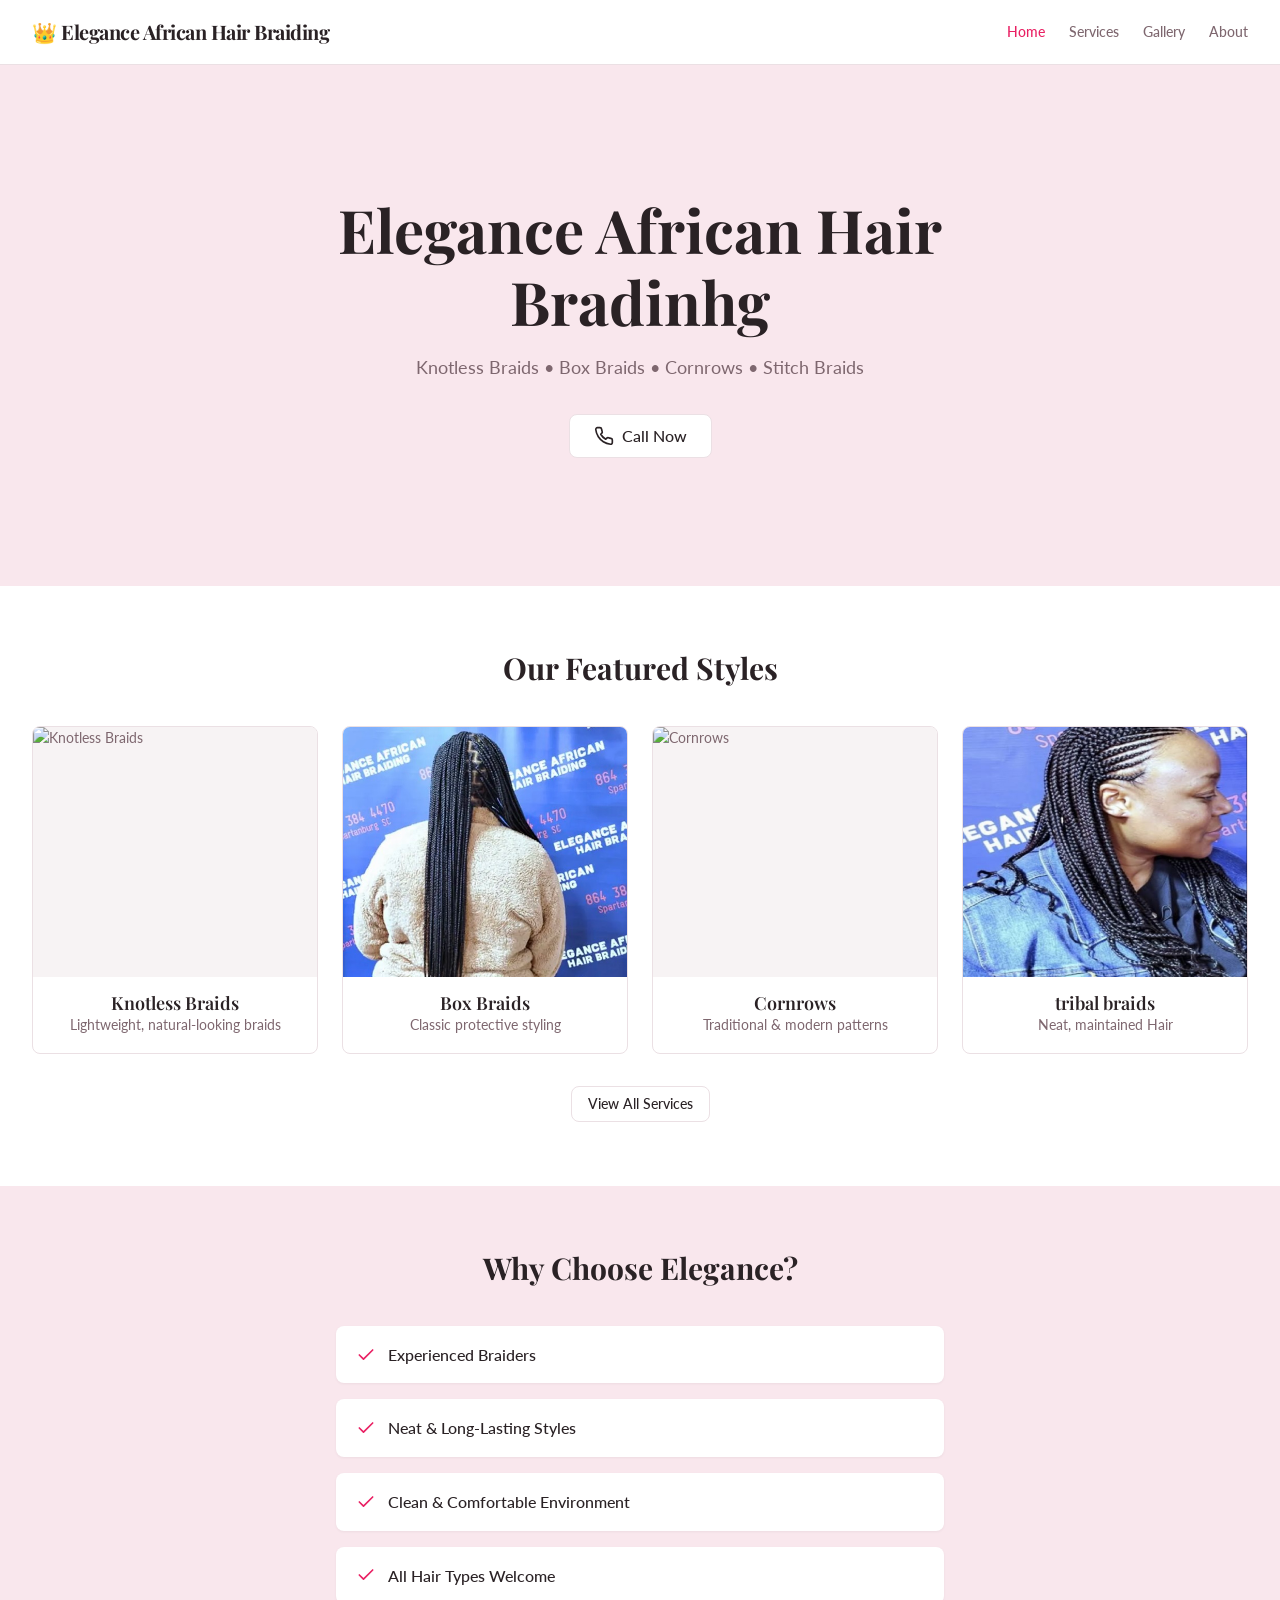
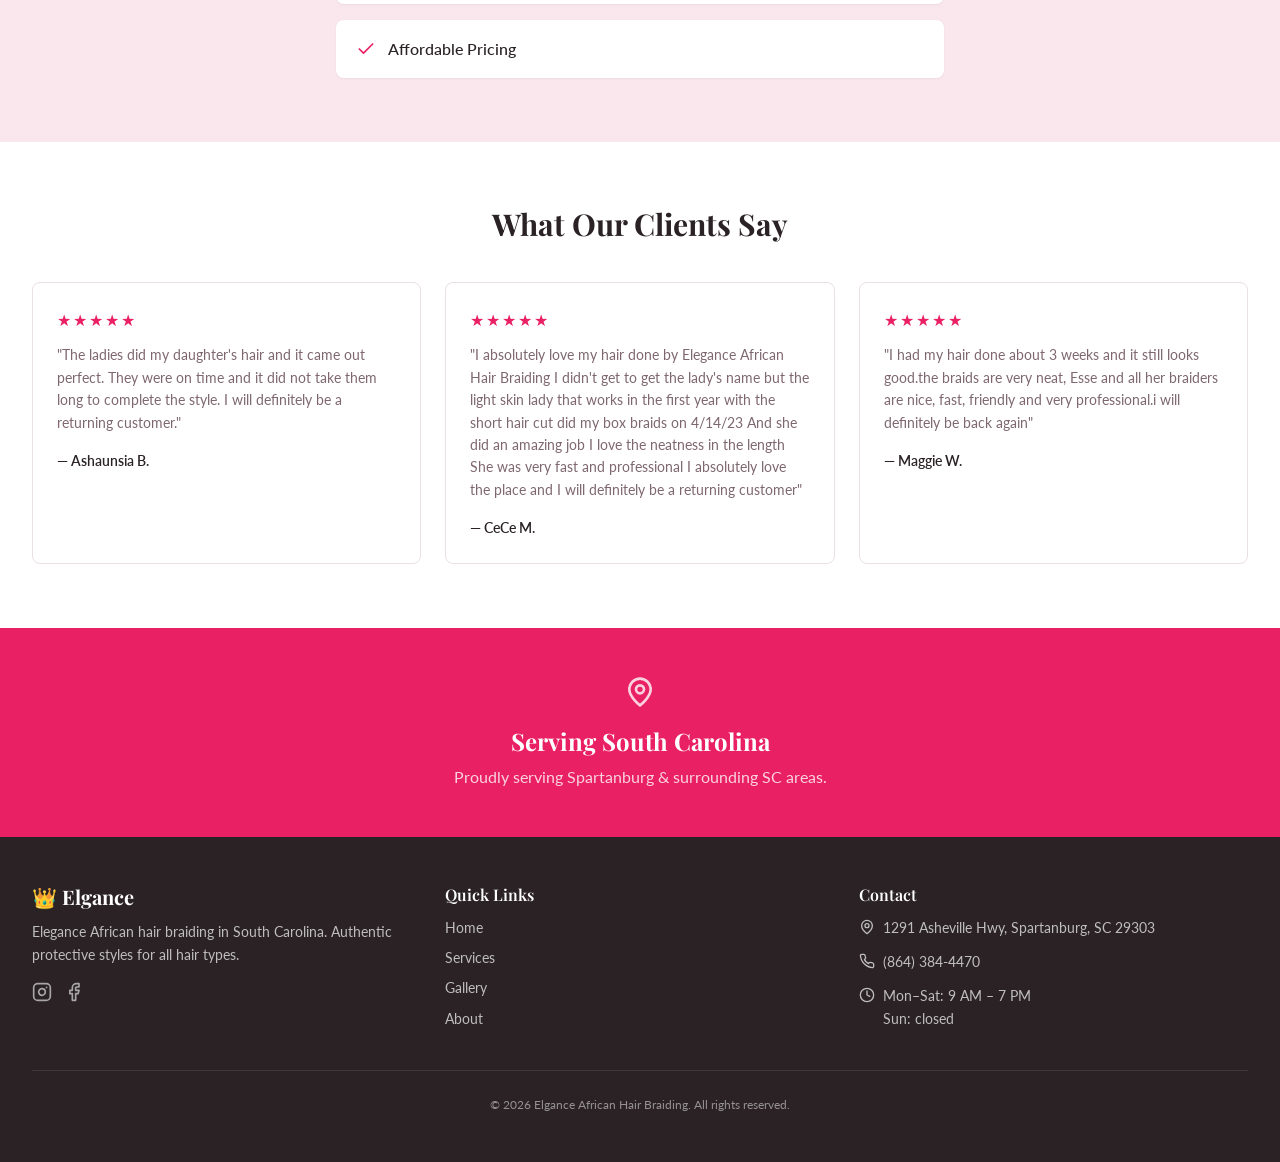
==== index.html @ 7929327f "Add files via upload" ====
<!DOCTYPE html>
<html lang="en">
<head>
  <meta charset="UTF-8" />
  <meta name="viewport" content="width=device-width, initial-scale=1.0" />
  <title>Elegance African Hair Braiding | Columbia SC</title>
  <meta name="description" content="Professional African hair braiding in Columbia, South Carolina. Knotless braids, box braids, cornrows. Book today!" />
  <meta name="keywords" content="African hair braiding Columbia SC, knotless braids Charleston SC, box braids South Carolina, " />
  <meta property="og:title" content="Royal Roots African Hair Braiding | Columbia SC" />
  <meta property="og:description" content="Professional African hair braiding in South Carolina. Knotless braids, box braids, cornrows, locs & more." />
  <meta property="og:type" content="website" />
  <link rel="preconnect" href="https://fonts.googleapis.com" />
  <link rel="preconnect" href="https://fonts.gstatic.com" crossorigin />
  <link href="https://fonts.googleapis.com/css2?family=Playfair+Display:wght@400;500;600;700&family=Lato:wght@300;400;500;600;700&display=swap" rel="stylesheet" />
  <link rel="stylesheet" href="styles.css" />
</head>
<body>

<!-- ============================================================ -->
<!-- HEADER -->
<!-- ============================================================ -->
<header class="header">
  <div class="container header-inner">
    <a href="index.html" class="logo">👑 Elegance African Hair Braiding</a>
    <nav class="desktop-nav">
      <a href="index.html" class="nav-link active">Home</a>
      <a href="services.html" class="nav-link">Services</a>
      <a href="gallery.html" class="nav-link">Gallery</a>
      <a href="about.html" class="nav-link">About</a>
    </nav>
    <button class="mobile-toggle" id="menuToggle" aria-label="Toggle menu">
      <svg width="24" height="24" viewBox="0 0 24 24" fill="none" stroke="currentColor" stroke-width="2"><line x1="4" x2="20" y1="6" y2="6"/><line x1="4" x2="20" y1="12" y2="12"/><line x1="4" x2="20" y1="18" y2="18"/></svg>
    </button>
  </div>
  <!-- Mobile Nav -->
  <div class="mobile-nav" id="mobileNav">
    <a href="index.html" class="mobile-nav-link active">Home</a>
    <a href="services.html" class="mobile-nav-link">Services</a>
    <a href="gallery.html" class="mobile-nav-link">Gallery</a>
    <a href="about.html" class="mobile-nav-link">About</a>
  </div>
</header>

<!-- Sticky Mobile Book Now Bar -->
<div class="mobile-cta-bar">
  <a href="tel:+18643844470" class="btn btn-secondary flex-1">
    <svg width="16" height="16" viewBox="0 0 24 24" fill="none" stroke="currentColor" stroke-width="2" stroke-linecap="round" stroke-linejoin="round"><path d="M22 16.92v3a2 2 0 0 1-2.18 2 19.79 19.79 0 0 1-8.63-3.07 19.5 19.5 0 0 1-6-6 19.79 19.79 0 0 1-3.07-8.67A2 2 0 0 1 4.11 2h3a2 2 0 0 1 2 1.72c.127.96.361 1.903.7 2.81a2 2 0 0 1-.45 2.11L8.09 9.91a16 16 0 0 0 6 6l1.27-1.27a2 2 0 0 1 2.11-.45c.907.339 1.85.573 2.81.7A2 2 0 0 1 22 16.92z"/></svg>
    Call Now
  </a>
</div>

<!-- ============================================================ -->
<!-- HOME PAGE -->
<!-- ============================================================ -->

<!-- Hero Section -->
<section class="hero">
  <div class="container text-center">
    <h1>Elegance African Hair Bradinhg</h1>
    <p class="hero-subtitle">Knotless Braids • Box Braids • Cornrows • Stitch Braids</p>
    <div class="hero-ctas">
      <a href="tel:+18643844470" class="btn btn-outline btn-lg">
        <svg width="20" height="20" viewBox="0 0 24 24" fill="none" stroke="currentColor" stroke-width="2" stroke-linecap="round" stroke-linejoin="round"><path d="M22 16.92v3a2 2 0 0 1-2.18 2 19.79 19.79 0 0 1-8.63-3.07 19.5 19.5 0 0 1-6-6 19.79 19.79 0 0 1-3.07-8.67A2 2 0 0 1 4.11 2h3a2 2 0 0 1 2 1.72c.127.96.361 1.903.7 2.81a2 2 0 0 1-.45 2.11L8.09 9.91a16 16 0 0 0 6 6l1.27-1.27a2 2 0 0 1 2.11-.45c.907.339 1.85.573 2.81.7A2 2 0 0 1 22 16.92z"/></svg>
        Call Now
      </a>
    </div>
  </div>
</section>

<!-- Featured Styles -->
<section class="section">
  <div class="container">
    <h2 class="section-title">Our Featured Styles</h2>
    <div class="grid grid-4">
      <div class="card">
        <div class="card-image"> 
          <img src="images/knotless.jpg" alt="Knotless Braids">
        </div>
        <div class="card-body text-center">
          <h3>Knotless Braids</h3>
          <p class="text-muted text-sm">Lightweight, natural-looking braids</p>
        </div>
      </div>
      <div class="card">
        <div class="card-image">
          <img src="images/box_braids.JPG" alt="Box Braids">
        </div>
        <div class="card-body text-center">
          <h3>Box Braids</h3>
          <p class="text-muted text-sm">Classic protective styling</p>
        </div>
      </div>
      <div class="card">
        <div class="card-image">
          <img src="images/cornrows.jpg" alt="Cornrows">
        </div>
        <div class="card-body text-center">
          <h3>Cornrows</h3>
          <p class="text-muted text-sm">Traditional & modern patterns</p>
        </div>
      </div>
      <div class="card">
        <div class="card-image">
          <img src="images/tribal_braids3.jpg" alt="Tribal Braids">
        </div>
        <div class="card-body text-center">
          <h3>tribal braids</h3>
          <p class="text-muted text-sm">Neat, maintained Hair</p>
        </div>
      </div>
    </div>
    <div class="text-center mt-8">
      <a href="services.html" class="btn btn-outline">View All Services</a>
    </div>
  </div>
</section>

<!-- Why Choose Us -->
<section class="section bg-accent">
  <div class="container container-sm">
    <h2 class="section-title">Why Choose Elegance?</h2>
    <div class="checklist">
      <div class="checklist-item">
        <svg width="20" height="20" viewBox="0 0 24 24" fill="none" stroke="hsl(340, 82%, 52%)" stroke-width="2" stroke-linecap="round" stroke-linejoin="round"><path d="M20 6 9 17l-5-5"/></svg>
        <span>Experienced Braiders</span>
      </div>
      <div class="checklist-item">
        <svg width="20" height="20" viewBox="0 0 24 24" fill="none" stroke="hsl(340, 82%, 52%)" stroke-width="2" stroke-linecap="round" stroke-linejoin="round"><path d="M20 6 9 17l-5-5"/></svg>
        <span>Neat & Long-Lasting Styles</span>
      </div>
      <div class="checklist-item">
        <svg width="20" height="20" viewBox="0 0 24 24" fill="none" stroke="hsl(340, 82%, 52%)" stroke-width="2" stroke-linecap="round" stroke-linejoin="round"><path d="M20 6 9 17l-5-5"/></svg>
        <span>Clean & Comfortable Environment</span>
      </div>
      <div class="checklist-item">
        <svg width="20" height="20" viewBox="0 0 24 24" fill="none" stroke="hsl(340, 82%, 52%)" stroke-width="2" stroke-linecap="round" stroke-linejoin="round"><path d="M20 6 9 17l-5-5"/></svg>
        <span>All Hair Types Welcome</span>
      </div>
      <div class="checklist-item">
        <svg width="20" height="20" viewBox="0 0 24 24" fill="none" stroke="hsl(340, 82%, 52%)" stroke-width="2" stroke-linecap="round" stroke-linejoin="round"><path d="M20 6 9 17l-5-5"/></svg>
        <span>Affordable Pricing</span>
      </div>
    </div>
  </div>
</section>

<!-- Testimonials -->
<section class="section">
  <div class="container">
    <h2 class="section-title">What Our Clients Say</h2>
    <div class="grid grid-3">
      <div class="card card-padded">
        <div class="stars">★★★★★</div>
        <p class="text-muted text-sm">"The ladies did my daughter's hair and it came out perfect. They were on time and it did not take them long to complete the style. I will definitely be a returning customer."</p>
        <p class="testimonial-author">— Ashaunsia B.</p>
      </div>
      <div class="card card-padded">
        <div class="stars">★★★★★</div>
        <p class="text-muted text-sm">"I absolutely love my hair done by Elegance African Hair Braiding I didn't get to get the lady's name but the light skin lady that works in the first year with the short hair cut did my box braids on 4/14/23 And she did an amazing job I love the neatness in the length She was very fast and professional I absolutely love the place and I will definitely be a returning customer"</p>
        <p class="testimonial-author">— CeCe M.</p>
      </div>
      <div class="card card-padded">
        <div class="stars">★★★★★</div>
        <p class="text-muted text-sm">"I had my hair done about 3 weeks and it still looks good.the braids are very neat, Esse and all her braiders are nice, fast, friendly and very professional.i will definitely be back again"</p>
        <p class="testimonial-author">— Maggie W.</p>
      </div>
    </div>
  </div>
</section>

<!-- Service Area Banner -->
<section class="banner-primary">
  <div class="container text-center">
    <svg width="32" height="32" viewBox="0 0 24 24" fill="none" stroke="currentColor" stroke-width="2" stroke-linecap="round" stroke-linejoin="round" style="opacity:0.8;margin:0 auto 12px"><path d="M20 10c0 6-8 12-8 12s-8-6-8-12a8 8 0 0 1 16 0Z"/><circle cx="12" cy="10" r="3"/></svg>
    <h2>Serving South Carolina</h2>
    <p style="opacity:0.8">Proudly serving Spartanburg & surrounding SC areas.</p>
  </div>
</section>

<!-- ============================================================ -->
<!-- FOOTER -->
<!-- ============================================================ -->
<footer class="footer">
  <div class="container">
    <div class="grid grid-3">
      <!-- Brand -->
      <div>
        <h3 class="footer-brand">👑 Elgance</h3>
        <p class="footer-text"> Elegance African hair braiding in South Carolina. Authentic protective styles for all hair types.</p>
        <div class="social-links">
          <a href="https://www.instagram.com/eleganceafricanhair/?hl=en" aria-label="Instagram">
            <svg width="20" height="20" viewBox="0 0 24 24" fill="none" stroke="currentColor" stroke-width="2" stroke-linecap="round" stroke-linejoin="round"><rect width="20" height="20" x="2" y="2" rx="5" ry="5"/><path d="M16 11.37A4 4 0 1 1 12.63 8 4 4 0 0 1 16 11.37z"/><line x1="17.5" x2="17.51" y1="6.5" y2="6.5"/></svg>
          </a>
          <a href="https://www.facebook.com/p/Elegance-African-Hair-Braiding-100022086425029/" aria-label="Facebook">
            <svg width="20" height="20" viewBox="0 0 24 24" fill="none" stroke="currentColor" stroke-width="2" stroke-linecap="round" stroke-linejoin="round"><path d="M18 2h-3a5 5 0 0 0-5 5v3H7v4h3v8h4v-8h3l1-4h-4V7a1 1 0 0 1 1-1h3z"/></svg>
          </a>
        </div>
      </div>
      <!-- Quick Links -->
      <div>
        <h4 class="footer-heading">Quick Links</h4>
        <nav class="footer-nav">
          <a href="index.html">Home</a>
          <a href="services.html">Services</a>
          <a href="gallery.html">Gallery</a>
          <a href="about.html">About</a>
        </nav>
      </div>
      <!-- Contact -->
      <div>
        <h4 class="footer-heading">Contact</h4>
        <div class="footer-contact">
          <div class="footer-contact-item">
            <svg width="16" height="16" viewBox="0 0 24 24" fill="none" stroke="currentColor" stroke-width="2" stroke-linecap="round" stroke-linejoin="round"><path d="M20 10c0 6-8 12-8 12s-8-6-8-12a8 8 0 0 1 16 0Z"/><circle cx="12" cy="10" r="3"/></svg>
            <span>1291 Asheville Hwy, Spartanburg, SC 29303</span>
          </div>
          <div class="footer-contact-item">
            <svg width="16" height="16" viewBox="0 0 24 24" fill="none" stroke="currentColor" stroke-width="2" stroke-linecap="round" stroke-linejoin="round"><path d="M22 16.92v3a2 2 0 0 1-2.18 2 19.79 19.79 0 0 1-8.63-3.07 19.5 19.5 0 0 1-6-6 19.79 19.79 0 0 1-3.07-8.67A2 2 0 0 1 4.11 2h3a2 2 0 0 1 2 1.72c.127.96.361 1.903.7 2.81a2 2 0 0 1-.45 2.11L8.09 9.91a16 16 0 0 0 6 6l1.27-1.27a2 2 0 0 1 2.11-.45c.907.339 1.85.573 2.81.7A2 2 0 0 1 22 16.92z"/></svg>
            <a href="tel:+18643844470">(864) 384-4470</a>
          </div>
          <div class="footer-contact-item">
            <svg width="16" height="16" viewBox="0 0 24 24" fill="none" stroke="currentColor" stroke-width="2" stroke-linecap="round" stroke-linejoin="round"><circle cx="12" cy="12" r="10"/><polyline points="12 6 12 12 16 14"/></svg>
            <div>
              <p>Mon–Sat: 9 AM – 7 PM</p>
              <p>Sun: closed</p>
            </div>
          </div>
        </div>
      </div>
    </div>
    <div class="footer-bottom">
      © 2026 Elgance African Hair Braiding. All rights reserved.
    </div>
  </div>
</footer>

<script src="script.js"></script>
</body>
</html>
---- styles.css ----
/* ============================================================
   ROYAL ROOTS — Complete CSS
   Colors: Pink + White  |  Fonts: Playfair Display + Lato
   ============================================================ */

/* ---------- CSS Variables (Design Tokens) ---------- */
:root {
  --color-primary: hsl(340, 82%, 52%);
  --color-primary-fg: hsl(0, 0%, 100%);
  --color-background: hsl(0, 0%, 100%);
  --color-foreground: hsl(340, 10%, 15%);
  --color-muted: hsl(340, 10%, 45%);
  --color-muted-bg: hsl(340, 20%, 96%);
  --color-accent: hsl(340, 60%, 94%);
  --color-border: hsl(340, 20%, 90%);
  --color-card: hsl(0, 0%, 100%);
  --radius: 0.5rem;
  --font-serif: 'Playfair Display', serif;
  --font-sans: 'Lato', sans-serif;
}

/* ---------- Reset ---------- */
*, *::before, *::after { box-sizing: border-box; margin: 0; padding: 0; }
body {
  font-family: var(--font-sans);
  color: var(--color-foreground);
  background: var(--color-background);
  line-height: 1.6;
  -webkit-font-smoothing: antialiased;
}
a { color: inherit; text-decoration: none; }
img { max-width: 100%; display: block; }
button { cursor: pointer; border: none; background: none; font: inherit; }

/* ---------- Typography ---------- */
h1, h2, h3, h4, h5, h6 { font-family: var(--font-serif); line-height: 1.2; }
h1 { font-size: 2.5rem; font-weight: 700; }
h2 { font-size: 1.875rem; font-weight: 700; }
h3 { font-size: 1.125rem; font-weight: 600; }
.text-sm { font-size: 0.875rem; }
.text-xs { font-size: 0.75rem; }
.text-muted { color: var(--color-muted); }
.text-center { text-align: center; }

/* ---------- Layout ---------- */
.container {
  width: 100%;
  max-width: 1400px;
  margin: 0 auto;
  padding: 0 2rem;
}
.container-sm { max-width: 672px; }
.section { padding: 4rem 0; }
.bg-accent { background: var(--color-accent); }
.mt-8 { margin-top: 2rem; }
.flex-1 { flex: 1; }

/* ---------- Grid ---------- */
.grid { display: grid; gap: 1.5rem; }
.grid-2 { grid-template-columns: repeat(2, 1fr); }
.grid-3 { grid-template-columns: repeat(1, 1fr); }
.grid-4 { grid-template-columns: repeat(2, 1fr); }

@media (min-width: 768px) {
  h1 { font-size: 3rem; }
  .grid-3 { grid-template-columns: repeat(3, 1fr); }
  .grid-4 { grid-template-columns: repeat(4, 1fr); }
  .grid-5-3-2 { grid-template-columns: 3fr 2fr; }
}
@media (min-width: 1024px) {
  h1 { font-size: 3.75rem; }
}

/* ---------- Buttons ---------- */
.btn {
  display: inline-flex;
  align-items: center;
  justify-content: center;
  gap: 0.5rem;
  font-weight: 500;
  border-radius: var(--radius);
  transition: all 0.2s;
  white-space: nowrap;
  font-size: 0.875rem;
  padding: 0.5rem 1rem;
  height: 2.25rem;
}
.btn-sm { height: 2rem; padding: 0.375rem 0.75rem; font-size: 0.8125rem; }
.btn-lg { height: 2.75rem; padding: 0.625rem 1.5rem; font-size: 1rem; }
.btn-primary { background: var(--color-primary); color: var(--color-primary-fg); }
.btn-primary:hover { opacity: 0.9; }
.btn-outline { border: 1px solid var(--color-border); background: var(--color-background); color: var(--color-foreground); }
.btn-outline:hover { background: var(--color-accent); }
.btn-secondary { background: var(--color-accent); color: var(--color-foreground); }
.btn-white { background: var(--color-background); color: var(--color-primary); }
.btn-white:hover { opacity: 0.9; }

/* ---------- Cards ---------- */
.card {
  background: var(--color-card);
  border: 1px solid var(--color-border);
  border-radius: var(--radius);
  overflow: hidden;
  transition: box-shadow 0.2s;
}
.card:hover { box-shadow: 0 4px 12px rgba(0,0,0,0.08); }
.card-image {
  aspect-ratio: 3/4;
  background: var(--color-muted-bg);
  display: flex;
  align-items: center;
  justify-content: center;
  color: var(--color-muted);
  font-size: 0.875rem;
}
.card-body { padding: 1rem; }
.card-padded { padding: 1.5rem; }

/* ---------- Header ---------- */
.header {
  position: sticky;
  top: 0;
  z-index: 50;
  background: rgba(255,255,255,0.95);
  backdrop-filter: blur(8px);
  border-bottom: 1px solid var(--color-border);
}
.header-inner {
  display: flex;
  align-items: center;
  justify-content: space-between;
  height: 4rem;
}
.logo {
  font-family: var(--font-serif);
  font-size: 1.25rem;
  font-weight: 700;
  letter-spacing: -0.025em;
}
.desktop-nav { display: none; align-items: center; gap: 1.5rem; }
.nav-link {
  font-size: 0.875rem;
  font-weight: 500;
  color: var(--color-muted);
  transition: color 0.2s;
}
.nav-link:hover, .nav-link.active { color: var(--color-primary); }
.mobile-toggle { display: block; color: var(--color-foreground); }

@media (min-width: 768px) {
  .desktop-nav { display: flex; }
  .mobile-toggle { display: none; }
  .mobile-nav { display: none !important; }
}

.mobile-nav {
  display: none;
  border-top: 1px solid var(--color-border);
  background: var(--color-background);
  padding: 0 1rem 1rem;
}
.mobile-nav.open { display: block; }
.mobile-nav-link {
  display: block;
  padding: 0.75rem 0;
  font-size: 0.875rem;
  font-weight: 500;
  color: var(--color-muted);
  border-bottom: 1px solid var(--color-border);
}
.mobile-nav-link.active { color: var(--color-primary); }

/* ---------- Mobile CTA Bar ---------- */
.mobile-cta-bar {
  position: fixed;
  bottom: 0;
  left: 0;
  right: 0;
  z-index: 50;
  background: var(--color-primary);
  padding: 0.75rem;
  display: flex;
  gap: 0.5rem;
}
@media (min-width: 768px) {
  .mobile-cta-bar { display: none; }
}

/* ---------- Hero ---------- */
.hero {
  background: var(--color-accent);
  padding: 5rem 0;
  text-align: center;
}
.hero h1 { max-width: 48rem; margin: 0 auto 1rem; }
.hero-subtitle {
  font-size: 1.125rem;
  color: var(--color-muted);
  margin-bottom: 2rem;
}
.hero-ctas {
  display: flex;
  flex-direction: column;
  gap: 0.75rem;
  justify-content: center;
  align-items: center;
}
@media (min-width: 640px) {
  .hero-ctas { flex-direction: row; }
}
@media (min-width: 768px) {
  .hero { padding: 8rem 0; }
}

/* ---------- Section Title ---------- */
.section-title {
  text-align: center;
  margin-bottom: 2.5rem;
}

/* ---------- Checklist ---------- */
.checklist { display: flex; flex-direction: column; gap: 1rem; }
.checklist-item {
  display: flex;
  align-items: center;
  gap: 0.75rem;
  background: var(--color-background);
  border-radius: var(--radius);
  padding: 1rem 1.25rem;
  box-shadow: 0 1px 3px rgba(0,0,0,0.05);
  font-weight: 500;
}

/* ---------- Testimonials ---------- */
.stars { color: var(--color-primary); font-size: 1rem; margin-bottom: 0.75rem; letter-spacing: 2px; }
.testimonial-author { font-weight: 600; font-size: 0.875rem; margin-top: 1rem; }

/* ---------- Service Area Banner ---------- */
.banner-primary {
  background: var(--color-primary);
  color: var(--color-primary-fg);
  padding: 3rem 0;
}
.banner-primary h2 {
  font-family: var(--font-serif);
  font-size: 1.5rem;
  font-weight: 700;
  margin-bottom: 0.5rem;
}

/* ---------- Footer ---------- */
.footer {
  background: var(--color-foreground);
  color: var(--color-background);
  padding-bottom: 6rem; /* space for mobile CTA */
}
@media (min-width: 768px) {
  .footer { padding-bottom: 0; }
}
.footer .container { padding-top: 3rem; padding-bottom: 3rem; }
.footer-brand { font-family: var(--font-serif); font-size: 1.25rem; font-weight: 700; margin-bottom: 0.75rem; }
.footer-text { color: rgba(255,255,255,0.7); font-size: 0.875rem; line-height: 1.6; }
.social-links { display: flex; gap: 0.75rem; margin-top: 1rem; }
.social-links a { color: rgba(255,255,255,0.6); transition: color 0.2s; }
.social-links a:hover { color: var(--color-primary); }
.footer-heading { font-family: var(--font-serif); font-weight: 600; margin-bottom: 0.75rem; }
.footer-nav { display: flex; flex-direction: column; gap: 0.5rem; }
.footer-nav a { color: rgba(255,255,255,0.7); font-size: 0.875rem; transition: color 0.2s; }
.footer-nav a:hover { color: var(--color-primary); }
.footer-contact { display: flex; flex-direction: column; gap: 0.75rem; }
.footer-contact-item { display: flex; align-items: flex-start; gap: 0.5rem; color: rgba(255,255,255,0.7); font-size: 0.875rem; }
.footer-contact-item a { color: rgba(255,255,255,0.7); transition: color 0.2s; }
.footer-contact-item a:hover { color: var(--color-primary); }
.footer-contact-item svg { margin-top: 2px; flex-shrink: 0; }
.footer-bottom {
  margin-top: 2.5rem;
  padding-top: 1.5rem;
  border-top: 1px solid rgba(255,255,255,0.1);
  text-align: center;
  font-size: 0.75rem;
  color: rgba(255,255,255,0.5);
}

/* ============================================================
   SERVICES PAGE
   ============================================================ */

.service-card { display: flex; flex-direction: column; }
.service-card .card-body { flex: 1; padding: 1.25rem; }
.service-card .card-body h3 { margin-bottom: 0.5rem; }
.service-card .card-body p { margin-bottom: 1rem; }
.service-meta { display: flex; flex-wrap: wrap; gap: 0.75rem; font-size: 0.875rem; }
.service-price { display: flex; align-items: center; gap: 0.25rem; color: var(--color-primary); font-weight: 600; }
.service-duration { display: flex; align-items: center; gap: 0.25rem; color: var(--color-muted); }
.service-card .card-footer { padding: 1.25rem; padding-top: 0; }

/* ============================================================
   GALLERY PAGE
   ============================================================ */

.filter-tabs { display: flex; flex-wrap: wrap; justify-content: center; gap: 0.5rem; margin-bottom: 2rem; }
.gallery-grid { display: grid; grid-template-columns: repeat(2, 1fr); gap: 0.75rem; }
@media (min-width: 640px) { .gallery-grid { grid-template-columns: repeat(3, 1fr); } }
@media (min-width: 1024px) { .gallery-grid { grid-template-columns: repeat(4, 1fr); } }
.gallery-item {
  aspect-ratio: 1;
  background: var(--color-muted-bg);
  border-radius: var(--radius);
  display: flex;
  align-items: center;
  justify-content: center;
  cursor: pointer;
  transition: opacity 0.2s;
  border: none;
  width: 100%;
}
.gallery-item:hover { opacity: 0.85; }

/* Lightbox */
.lightbox-overlay {
  display: none;
  position: fixed;
  inset: 0;
  z-index: 100;
  background: rgba(0,0,0,0.8);
  align-items: center;
  justify-content: center;
  padding: 2rem;
}
.lightbox-overlay.open { display: flex; }
.lightbox-content {
  background: var(--color-background);
  border-radius: var(--radius);
  max-width: 42rem;
  width: 100%;
  aspect-ratio: 1;
  display: flex;
  align-items: center;
  justify-content: center;
  position: relative;
}
.lightbox-close {
  position: absolute;
  top: 0.75rem;
  right: 0.75rem;
  color: var(--color-muted);
  cursor: pointer;
  background: none;
  border: none;
}

/* ============================================================
   ABOUT PAGE
   ============================================================ */

.about-grid { display: grid; gap: 2.5rem; margin-bottom: 4rem; }
@media (min-width: 768px) { .about-grid { grid-template-columns: 1fr 1fr; } }
.placeholder-photo {
  aspect-ratio: 3/4;
  background: var(--color-muted-bg);
  border-radius: 0.75rem;
  display: flex;
  align-items: center;
  justify-content: center;
  color: var(--color-muted);
  font-size: 0.875rem;
}
.placeholder-photo.landscape { aspect-ratio: 16/9; }
.stats-grid { display: grid; grid-template-columns: repeat(3, 1fr); gap: 0.75rem; margin-top: 2rem; }
.stat-card {
  text-align: center;
  padding: 0.75rem;
  background: var(--color-accent);
  border-radius: var(--radius);
}
.stat-card svg { margin: 0 auto 0.25rem; color: var(--color-primary); }
.stat-number { font-weight: 700; font-size: 1.125rem; }

/* ============================================================
   CONTACT PAGE
   ============================================================ */

.contact-grid { display: grid; gap: 2rem; }
@media (min-width: 768px) { .contact-grid { grid-template-columns: 3fr 2fr; } }
.form-group { margin-bottom: 1rem; }
.form-row { display: grid; grid-template-columns: 1fr; gap: 1rem; }
@media (min-width: 640px) { .form-row { grid-template-columns: 1fr 1fr; } }
label { display: block; font-size: 0.875rem; font-weight: 500; margin-bottom: 0.5rem; }
input, select, textarea {
  width: 100%;
  padding: 0.5rem 0.75rem;
  border: 1px solid var(--color-border);
  border-radius: var(--radius);
  font-family: var(--font-sans);
  font-size: 0.875rem;
  background: var(--color-background);
  color: var(--color-foreground);
  transition: border-color 0.2s;
}
input:focus, select:focus, textarea:focus {
  outline: none;
  border-color: var(--color-primary);
  box-shadow: 0 0 0 2px hsla(340, 82%, 52%, 0.15);
}
textarea { resize: vertical; min-height: 100px; }

.info-card { padding: 1.25rem; }
.info-card-inner { display: flex; align-items: flex-start; gap: 0.75rem; }
.info-card-inner svg { color: var(--color-primary); margin-top: 2px; flex-shrink: 0; }
.info-card-inner h3 { font-size: 0.875rem; font-weight: 600; margin-bottom: 0.25rem; }
.info-card-inner p, .info-card-inner a { font-size: 0.875rem; color: var(--color-muted); }

.map-placeholder {
  aspect-ratio: 16/9;
  background: var(--color-muted-bg);
  border-radius: var(--radius);
  display: flex;
  align-items: center;
  justify-content: center;
  color: var(--color-muted);
  font-size: 0.75rem;
}

/* Success state */
.success-card {
  padding: 2.5rem;
  text-align: center;
}
.success-card svg { margin: 0 auto 1rem; color: var(--color-primary); }
.success-card h2 { margin-bottom: 0.5rem; }
.success-card p { color: var(--color-muted); margin-bottom: 1.5rem; }

.card-image {
  width: 100%;
  height: 250px;   /* controls box height */
  overflow: hidden;
}

.card-image img {
  width: 100%;
  height: 100%;
  object-fit: cover;  /* makes image fill box nicely */
  display: block;
}


.gallery-item {
  width: 100%;
  height: 250px;
  overflow: hidden;
  border: none;
  padding: 0;
  background: none;
  cursor: pointer;
}

.gallery-item img {
  width: 100%;
  height: 100%;
  object-fit: contain;   /* makes image fill box */
  display: block;
}

.gallery-item img {
  width: 100%;
  height: 100%;
  object-fit: cover;
  border-radius: 15px;
  border: 3px solid #ffffff;
  box-shadow: 0 6px 15px rgba(0,0,0,0.15);
}
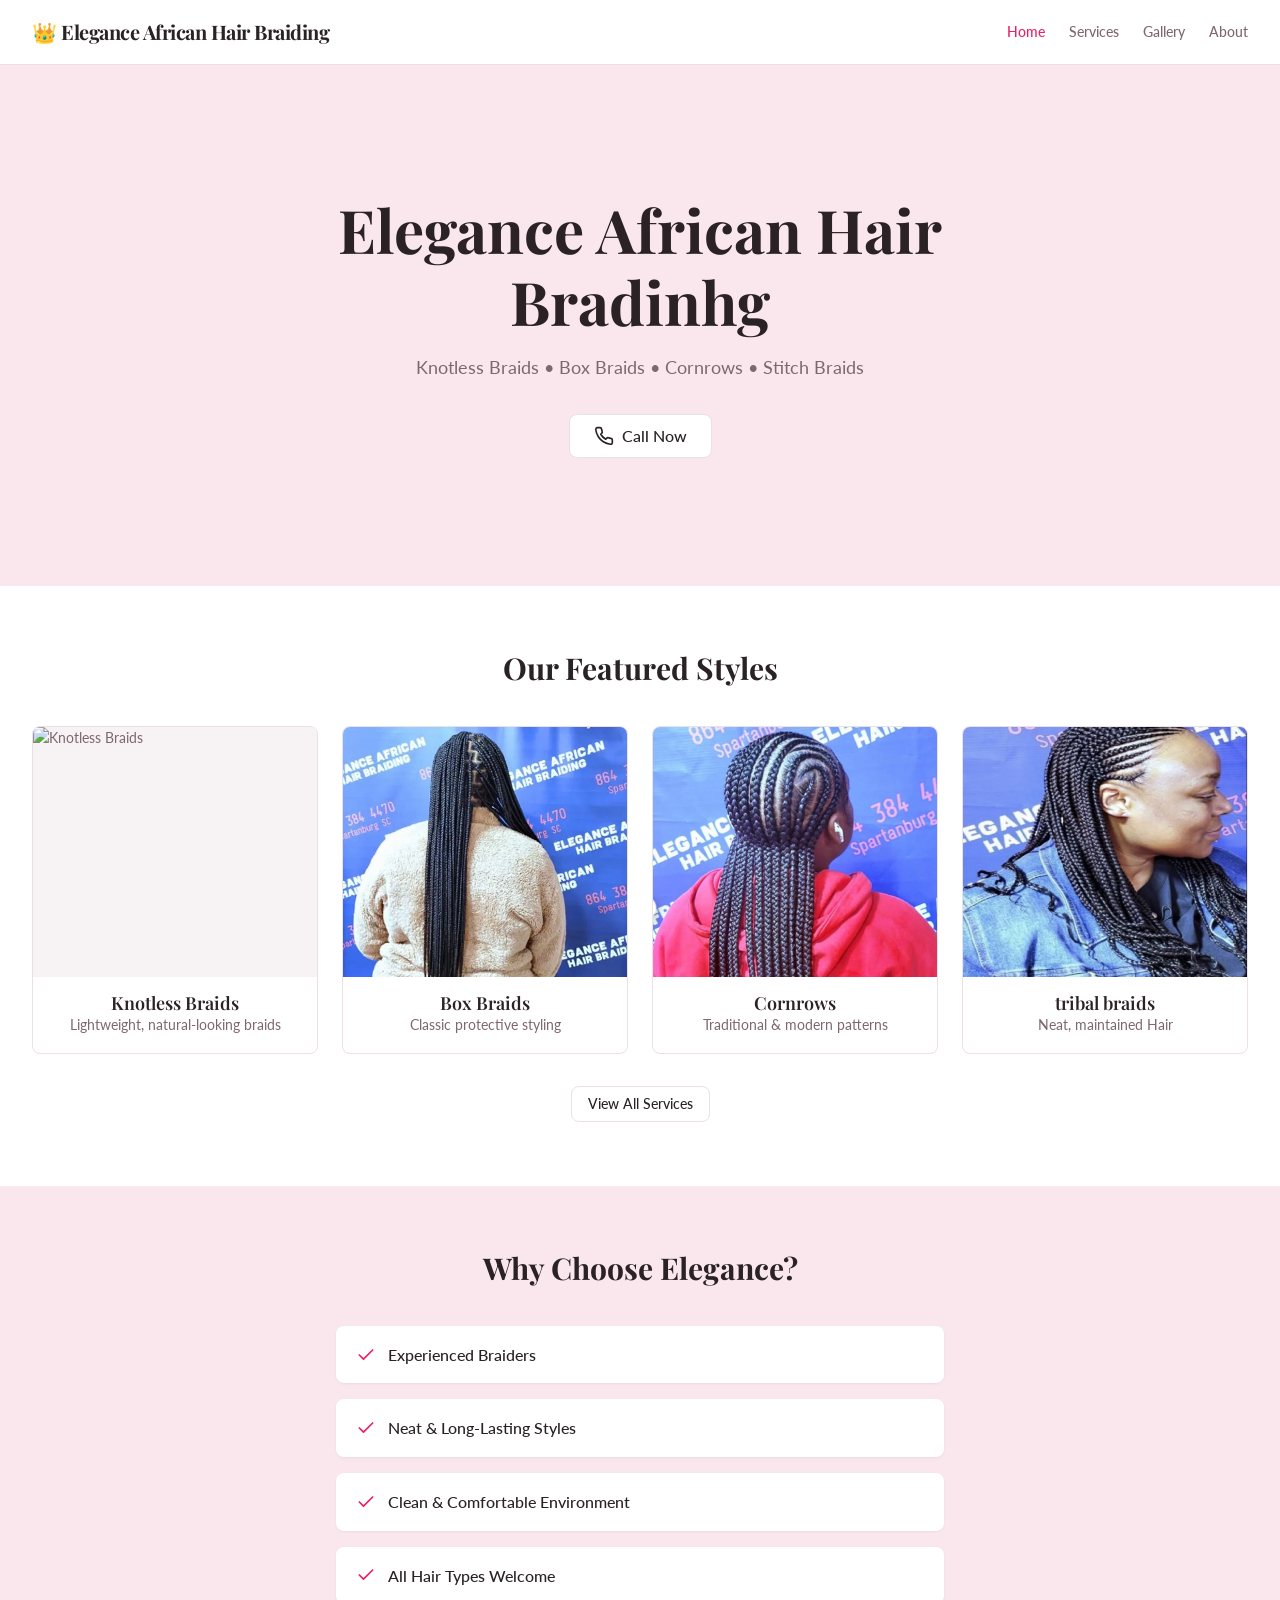
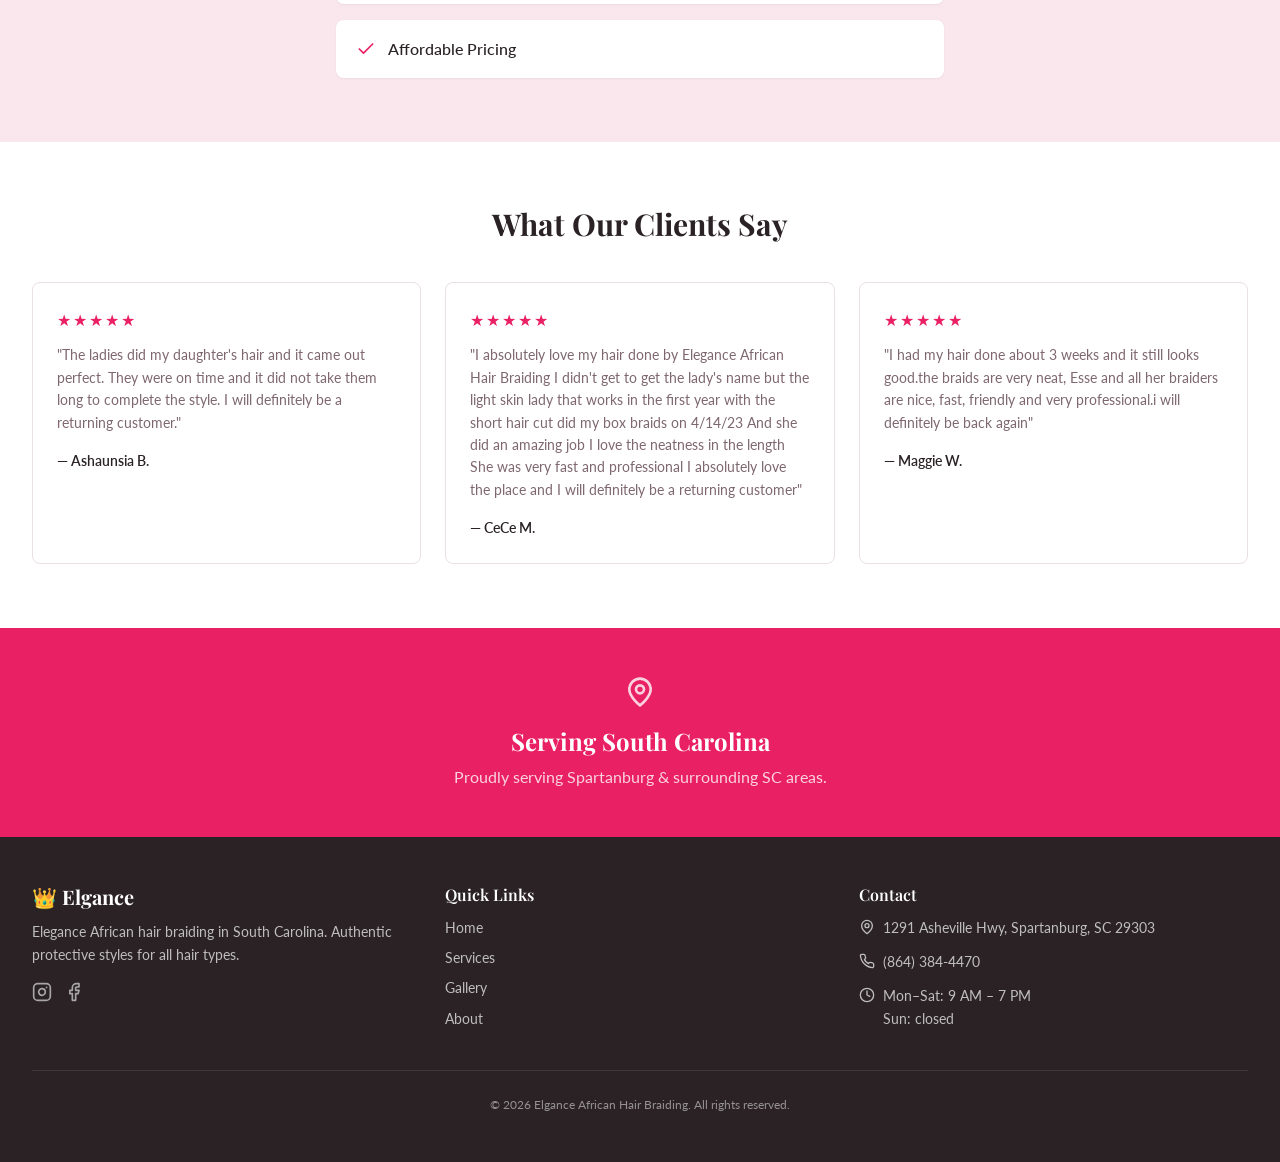
==== commit 4226e3df: "Update index.html" ====
--- a/index.html
+++ b/index.html
@@ -92,7 +92,7 @@
       </div>
       <div class="card">
         <div class="card-image">
-          <img src="images/cornrows.jpg" alt="Cornrows">
+          <img src="images/cornrows.JPG" alt="Cornrows">
         </div>
         <div class="card-body text-center">
           <h3>Cornrows</h3>
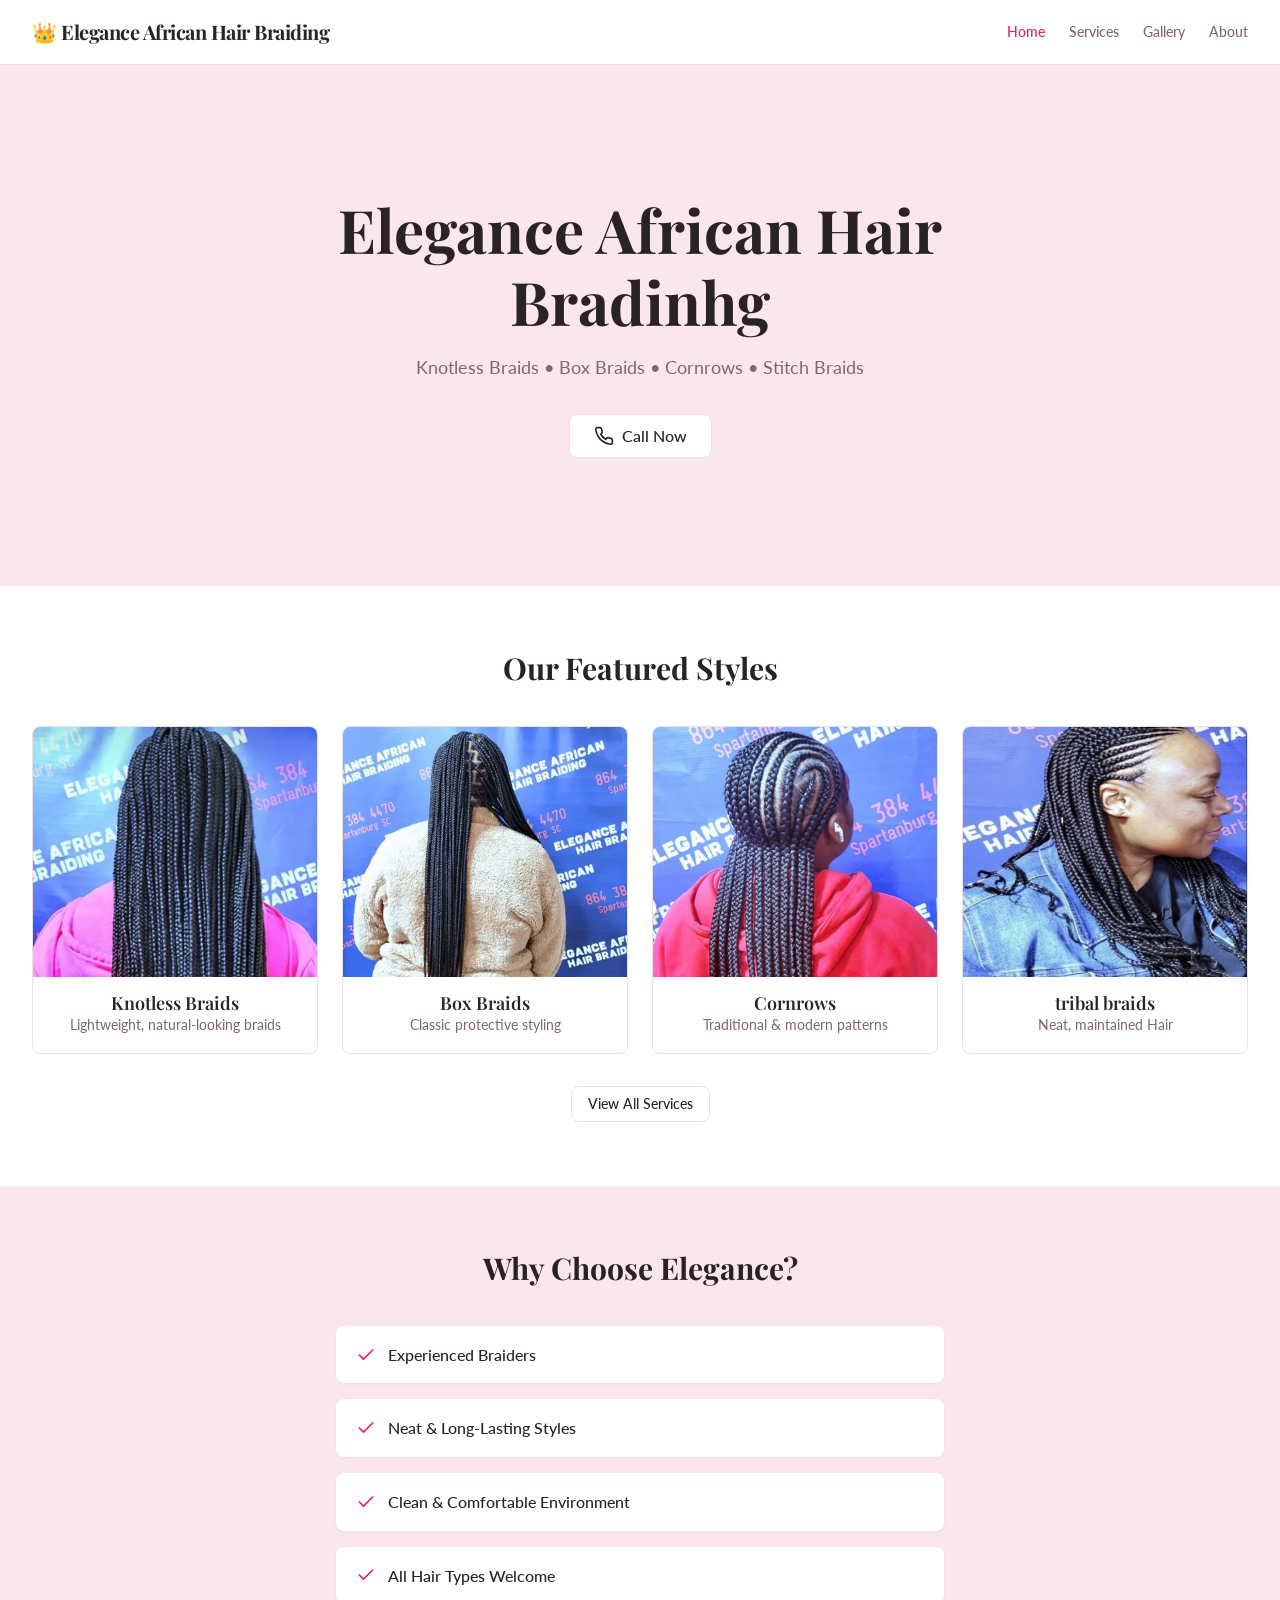
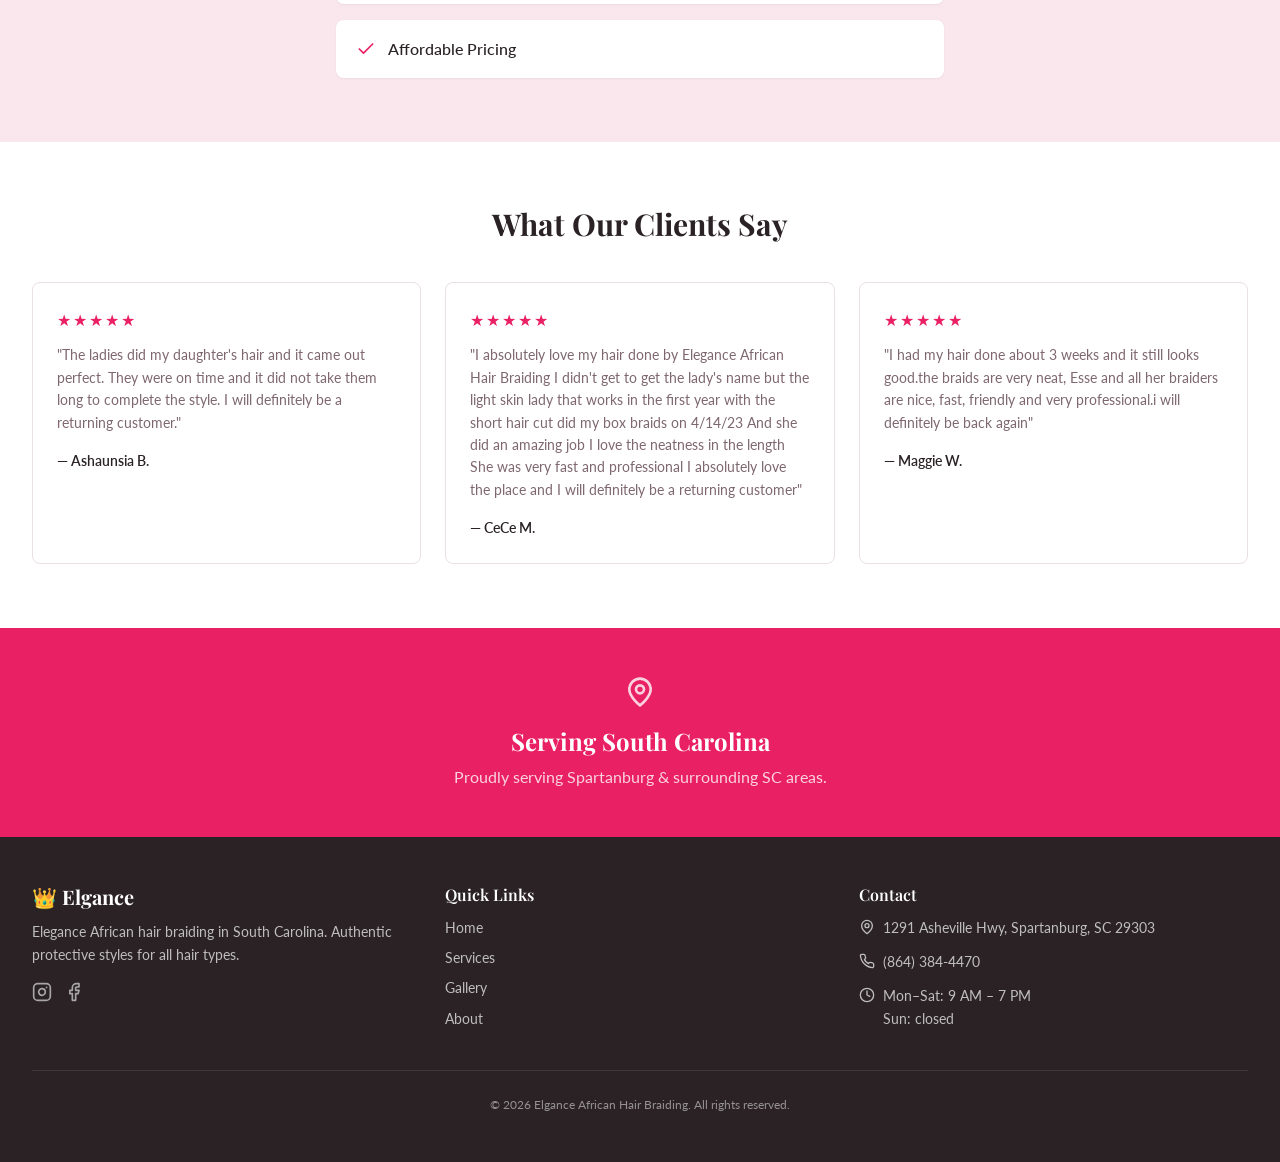
==== commit 14baab8d: "Update index.html" ====
--- a/index.html
+++ b/index.html
@@ -74,7 +74,7 @@
     <div class="grid grid-4">
       <div class="card">
         <div class="card-image"> 
-          <img src="images/knotless.jpg" alt="Knotless Braids">
+          <img src="images/knotless.JPG" alt="Knotless Braids">
         </div>
         <div class="card-body text-center">
           <h3>Knotless Braids</h3>
